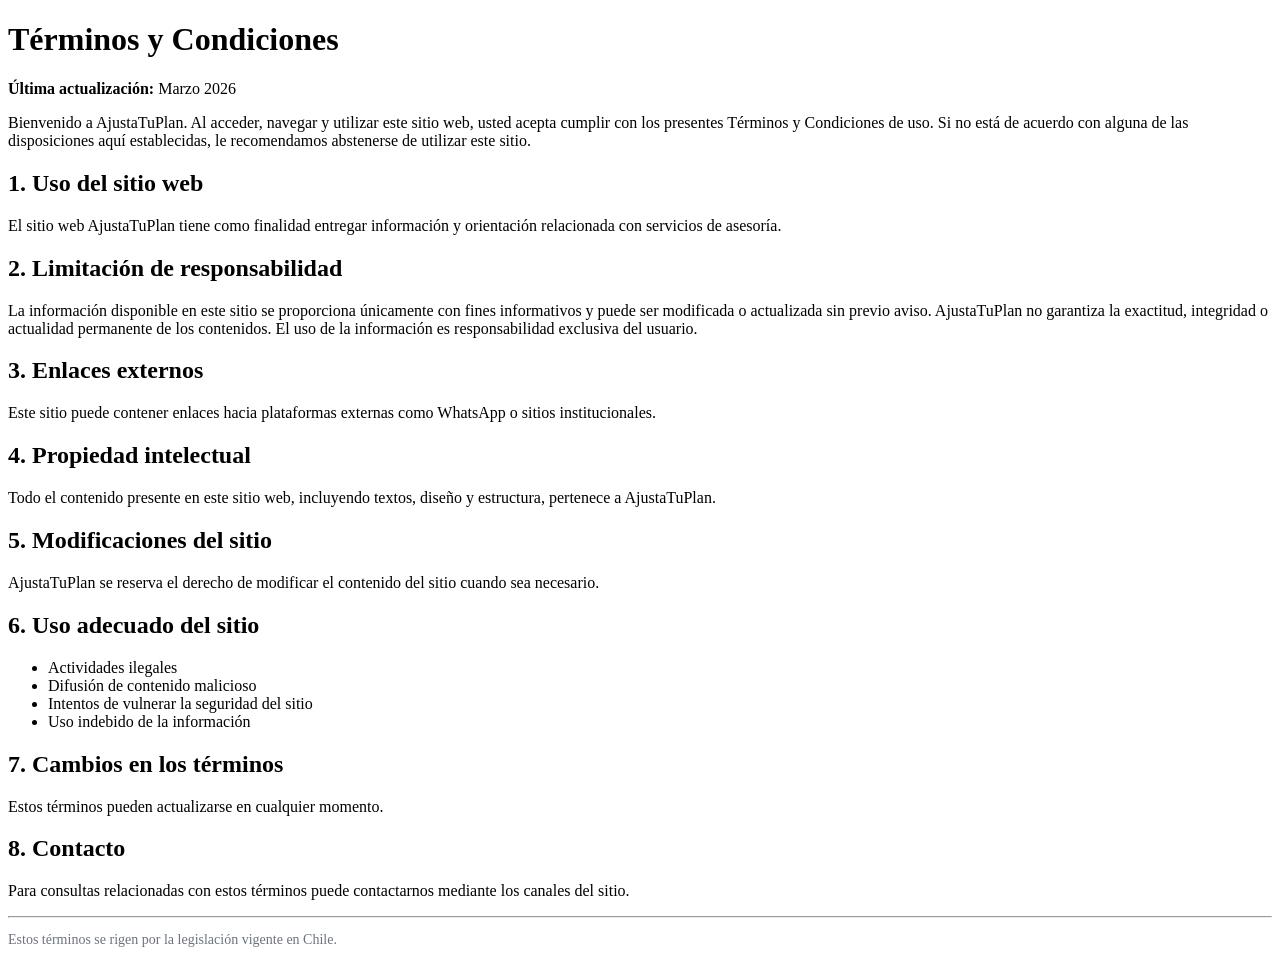
==== terminos.html @ fe55b98d "Add files via upload" ====
<!DOCTYPE html>
<html lang="es">

<head>
<meta charset="UTF-8">
<meta name="viewport" content="width=device-width, initial-scale=1.0">

<title>Términos y Condiciones | AjustaTuPlan</title>

<link href="https://fonts.googleapis.com/css2?family=Inter:wght@300;400;500;600;700&display=swap" rel="stylesheet">
<link rel="stylesheet" href="css/styles.css">

<link rel="stylesheet" href="https://cdnjs.cloudflare.com/ajax/libs/font-awesome/6.5.0/css/all.min.css">
</head>

<body class="legal-page">

<div class="legal-container">

<h1>Términos y Condiciones</h1>

<p class="legal-update">
<strong>Última actualización:</strong> Marzo 2026
</p>

<p>
Bienvenido a AjustaTuPlan. Al acceder, navegar y utilizar este sitio web,
usted acepta cumplir con los presentes Términos y Condiciones de uso.
Si no está de acuerdo con alguna de las disposiciones aquí establecidas,
le recomendamos abstenerse de utilizar este sitio.
</p>

<h2>1. Uso del sitio web</h2>
<p>
El sitio web AjustaTuPlan tiene como finalidad entregar
información y orientación relacionada con servicios de asesoría.
</p>

<h2>2. Limitación de responsabilidad</h2>
<p>
La información disponible en este sitio se proporciona únicamente con fines informativos
y puede ser modificada o actualizada sin previo aviso.
AjustaTuPlan no garantiza la exactitud, integridad o actualidad permanente de los contenidos.
El uso de la información es responsabilidad exclusiva del usuario.
</p>

<h2>3. Enlaces externos</h2>
<p>
Este sitio puede contener enlaces hacia plataformas externas
como WhatsApp o sitios institucionales.
</p>

<h2>4. Propiedad intelectual</h2>
<p>
Todo el contenido presente en este sitio web,
incluyendo textos, diseño y estructura,
pertenece a AjustaTuPlan.
</p>

<h2>5. Modificaciones del sitio</h2>
<p>
AjustaTuPlan se reserva el derecho de modificar
el contenido del sitio cuando sea necesario.
</p>

<h2>6. Uso adecuado del sitio</h2>

<ul>
<li>Actividades ilegales</li>
<li>Difusión de contenido malicioso</li>
<li>Intentos de vulnerar la seguridad del sitio</li>
<li>Uso indebido de la información</li>
</ul>

<h2>7. Cambios en los términos</h2>
<p>
Estos términos pueden actualizarse en cualquier momento.
</p>

<h2>8. Contacto</h2>
<p>
Para consultas relacionadas con estos términos
puede contactarnos mediante los canales del sitio.
</p>

<hr>

<p style="font-size:14px; color:#6b7280;">
Estos términos se rigen por la legislación vigente en Chile.
</p>

</div>

<div id="footer"></div>

<script src="js/scripts.js"></script>

</body>
</html>
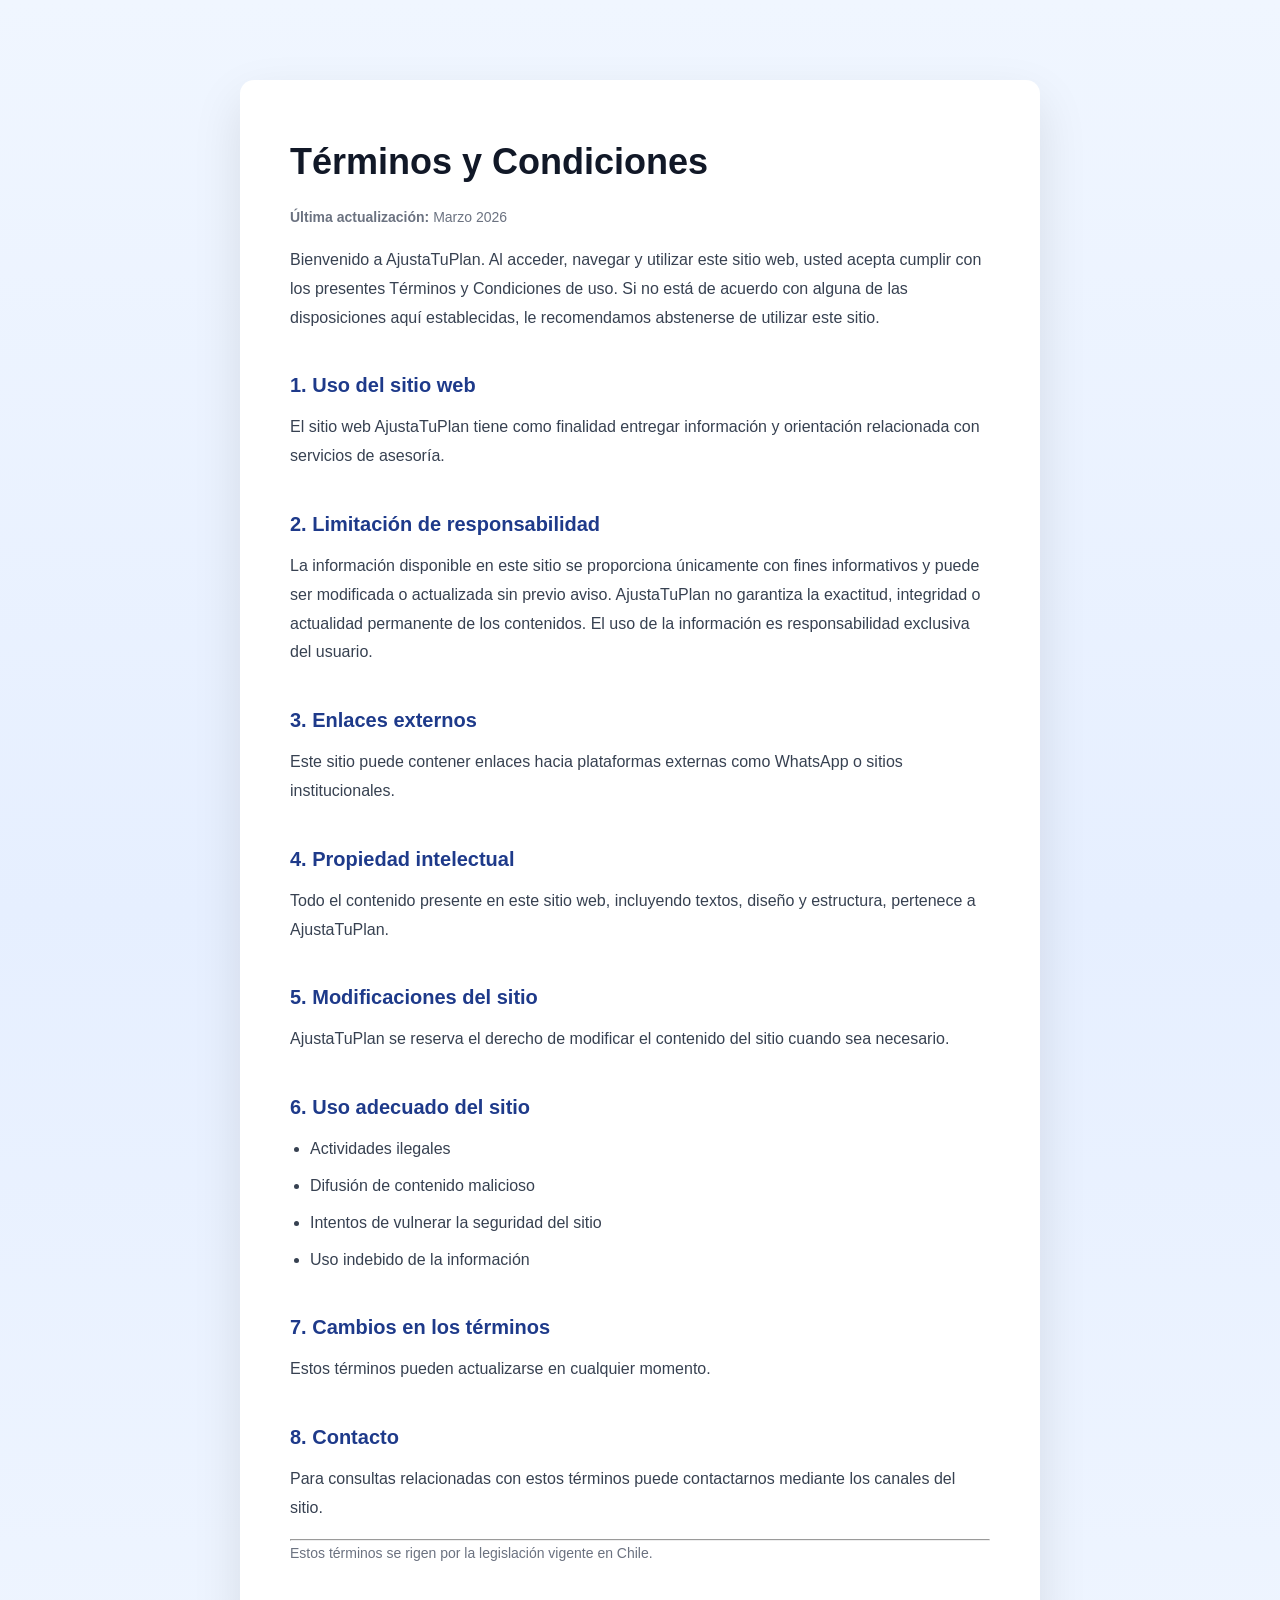
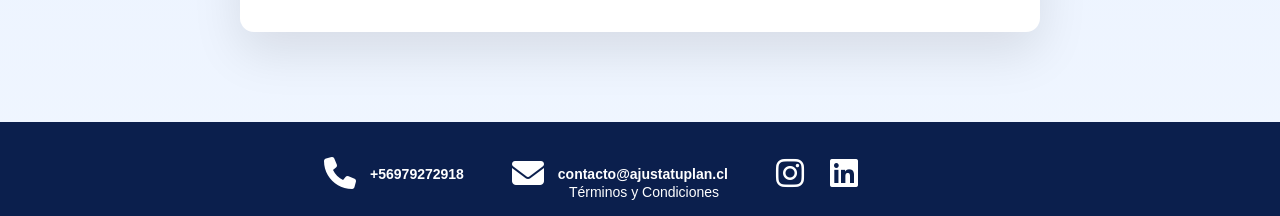
==== commit 6f740351: "Update terminos.html" ====
--- a/terminos.html
+++ b/terminos.html
@@ -96,4 +96,4 @@
 <script src="js/scripts.js"></script>
 
 </body>
-</html>+</html>
--- a/css/styles.css
+++ b/css/styles.css
@@ -0,0 +1,955 @@
+/* =====================================================
+   1. RESET
+===================================================== */
+
+* {
+  margin: 0;
+  padding: 0;
+  box-sizing: border-box;
+  font-family: 'Inter', sans-serif;
+}
+
+html, body {
+  overflow-x: hidden;
+}
+
+body {
+    position: relative;
+}
+
+body.legal-page {
+  display: flex;
+  flex-direction: column;
+  min-height: 100vh;
+}
+
+
+/* =====================================================
+   2. HERO SECTION
+===================================================== */
+
+.hero {
+  position: relative;
+  display: flex;
+  justify-content: space-between;
+  align-items: center;
+  min-height: 100svh;
+  padding: 2rem;
+
+  background:
+  radial-gradient(circle at 25% 30%, rgba(255,255,255,0.08), transparent 35%),
+  radial-gradient(circle at 75% 70%, rgba(255,255,255,0.07), transparent 35%),
+  linear-gradient(135deg, #1e3a8a 0%, #2755b7 40%, #2e7b4e 100%);
+
+  background-blend-mode: overlay;
+
+  color: white;
+  overflow: hidden;
+}
+
+/* manchas de luz suaves */
+
+.hero::before {
+  content: "";
+  position: absolute;
+  top: -120px;
+  left: -120px;
+  width: 520px;
+  height: 520px;
+  background: radial-gradient(circle, rgba(255,255,255,0.08), transparent 60%);
+  filter: blur(160px);
+  pointer-events: none;
+}
+
+.hero::after {
+  content: "";
+  position: absolute;
+  bottom: -120px;
+  right: -120px;
+  width: 520px;
+  height: 520px;
+  background: radial-gradient(circle, rgba(255,255,255,0.06), transparent 60%);
+  filter: blur(160px);
+  opacity: 0.8;
+  pointer-events: none;
+}
+
+.hero > * {
+    position: relative;
+    z-index: 2;
+}
+
+
+/* Franja de fondo */
+.hero-stripe {
+  position: absolute;
+  top: 0;
+  left: 0;
+  width: 100%;
+  height: 200px;
+  background: url('../imagenes/carretera.jpg') no-repeat center/cover;
+  opacity: 0.6;
+  z-index: 0;
+}
+
+/* Hero Left */
+
+.hero-left {
+  max-width: 60%;
+  display: flex;
+  flex-direction: column;
+  gap: 1.5rem;
+  position: relative;
+  z-index: 2;
+}
+
+.hero-left h1 {
+  font-size: 3rem;
+  font-weight: 700;
+  line-height: 1.2;
+}
+
+.hero-left p {
+  font-size: 1.5rem;
+  opacity: 0.85;
+}
+
+/* Hero Right */
+
+.hero-right {
+  display: flex;
+  flex-direction: column;
+  gap: 2rem;
+  width: 35%;
+}
+
+
+/* =====================================================
+   3. BUTTONS
+===================================================== */
+
+.cta-button {
+  position: relative;
+  overflow: hidden;
+  display: inline-block;
+  text-decoration: none;
+  text-align: center;
+  color: #ffffff;
+  font-weight: 600;
+  padding: 16px 32px;
+  border-radius: 9999px;
+  background: linear-gradient(135deg, #10b981 0%, #059669 100%);
+  box-shadow: 0 4px 15px rgba(16, 185, 129, 0.4);
+  transition: transform 0.3s ease, box-shadow 0.3s ease;
+  font-size: 1.25rem;
+}
+
+.cta-button::before {
+  content: '';
+  position: absolute;
+  top: 50%;
+  left: 50%;
+  width: 0;
+  height: 0;
+  background: rgba(255, 255, 255, 0.3);
+  border-radius: 50%;
+  transform: translate(-50%, -50%);
+  transition: width 0.6s ease, height 0.6s ease, opacity 0.6s ease;
+  pointer-events: none;
+}
+
+.cta-button:hover::before {
+  width: 300px;
+  height: 300px;
+  opacity: 0;
+}
+
+.cta-button.animate-float {
+  animation: float 3s ease-in-out infinite;
+}
+
+.cta-button:hover {
+    transform: translateY(-4px) scale(1.02);
+    box-shadow: 0 12px 25px rgba(16, 185, 129, 0.35);
+    animation-play-state: paused;
+}
+
+.cta-button::after {
+    content: "";
+    position: absolute;top: 0;
+    left: -75%;
+    width: 35%;
+    height: 100%;
+    background: linear-gradient(
+        120deg,
+        transparent 0%,
+        rgba(255,255,255,0.09) 30%,
+        rgba(255,255,255,0.20) 50%,
+        rgba(255,255,255,0.10) 70%,
+        transparent 100%
+    );
+    transform: skewX(-15deg);
+    animation: shine 7s infinite;
+}
+
+
+/* =====================================================
+   4. CARDS
+===================================================== */
+
+.card {
+  background: rgba(255,255,255,0.85);
+  color: #064e3b;
+  padding: 1.5rem;
+  border-radius: 1.5rem;
+  box-shadow: 0 8px 20px rgba(0,0,0,0.1);
+  animation: float 6s ease-in-out infinite;
+  transition: transform 0.4s ease, box-shadow 0.4s ease;
+}
+
+.card:hover {
+  transform: translateY(-8px) scale(1.02);
+  box-shadow: 0 12px 24px rgba(0,0,0,0.15);
+}
+
+.card h3 {
+  font-size: 1.5rem;
+  font-weight: 600;
+  margin-bottom: 0.5rem;
+}
+
+.card p {
+  font-size: 1rem;
+  opacity: 0.85;
+}
+
+
+/* =====================================================
+   5. INFO SECTION
+===================================================== */
+
+.info-section {
+  width: 100%;
+  position: relative;
+
+  display: flex;
+  flex-direction: row;
+  align-items: flex-start;
+  justify-content: flex-start;
+
+  gap: 150px;
+  margin-top: 30px;
+  padding: 0 5%;
+  
+
+  background: 
+  linear-gradient(180deg,
+  #ffffff 0%,
+  #f7f9fc 40%,
+  #f4f7fb 60%,
+  #ffffff 100%
+  );
+
+  overflow: visible;
+}
+
+.info-section::before {
+    content:  "";
+    position: absolute;
+    width: 400px;
+    height: 400px;
+
+    background: radial-gradient(circle, rgba(30, 58, 138, 0.05), transparent 70%);
+
+    top: -150px;
+    left: -150px;
+
+    pointer-events: none;
+}
+
+.info-section::after {
+    content:  "";
+    position: absolute;
+    width: 500px;
+    height: 500px;
+
+    background: radial-gradient(circle, rgba(30, 58, 138, 0.04), transparent 70%);
+
+    bottom: -200px;
+    right: -200px;
+
+    pointer-events: none;
+}
+
+.info-section > * {
+    position: relative;
+    z-index: 2;
+}
+
+.info-card {
+  flex: 0 0 420px;
+  max-width: 420px;
+  min-width: 280px;
+  min-height: 450px;
+  background-color: #ffffff;
+  padding: 30px;
+  border-radius: 16px;
+  box-shadow: 0 12px 28px rgba(0, 0, 0, 0.03);
+  position: relative;
+  z-index: 3;
+  top: -150px;
+  transform: translateX(10px) translateY(15px);
+}
+
+.info-card h2 {
+  margin-bottom: 20px;
+}
+
+.ges-img {
+  width: 250px;
+  display: block;
+  margin: 55px auto 0 auto;
+  border-radius: 16px;
+  transition: transform 0.2s ease, box-shadow 0.2s ease;
+  z-index: 10;
+  position: relative;
+}
+
+.ges-img:hover {
+  transform: scale(1.01);
+  box-shadow: 0 15px 20px rgba(0, 0, 0, 0.08);
+  cursor: pointer;
+}
+
+.left-column {
+    display: grid;
+    grid-template-columns: minmax(0, 1fr) minmax(0, 1fr);
+    align-items: start;
+    gap: 30px;
+    width: 100%;
+    margin-top: 0;
+}
+
+/* =====================================================
+   7. CONVERSION SECTION
+===================================================== */
+
+.conversion-block {
+  width: 100%;
+  max-width: 900px;
+  margin: 120px auto 0 auto;
+  text-align: center;
+  padding: 0 20px;
+}
+
+.conversion-block h2 {
+  font-size: 2rem;
+  margin-bottom: 25px;
+  color: #1e3a8a;
+  font-weight: 600;
+}
+
+.conversion-block p,
+.conversion-block ol li {
+  font-size: 1.1rem;
+  margin-bottom: 12px;
+  color: #444;
+}
+
+.conversion-block ol {
+  list-style: none;
+  padding: 0;
+  margin-bottom: 40px;
+}
+
+.small-note {
+  font-size: 0.95rem;
+  color: #666;
+  margin-top: 15px;
+}
+
+.final-cta {
+  margin-top: 60px;
+  padding: 18px 40px;
+  font-size: 1.3rem;
+}
+
+
+
+
+/* =====================================================
+   8. STRIP SECTION
+===================================================== */
+
+.conversion-strip {
+  position: relative;
+  background: #f0f6ff;
+  padding: 120px 0 0 0;
+  overflow: hidden;
+}
+
+.conversion-strip::before {
+    content: "";
+    position: absolute;
+
+    width: 600px;
+    height: 600px;
+
+    background: radial-gradient(
+        circle,
+        rgba(30,58,138,0.10),
+        transparent 70%
+    );
+
+    top: -200px;
+    right: -150px;
+
+    pointer-events: none;
+}
+
+.strip-container {
+  display: flex;
+  justify-content: space-between;
+  max-width: 1100px;
+  margin: 0 auto;
+  gap: 40px;
+  flex-wrap: wrap;
+  position: relative;
+  z-index: 2;
+}
+
+.strip-item {
+  flex: 1;
+  min-width: 250px;
+  text-align: center;
+  padding-top: 20px;
+}
+
+.strip-item h3 {
+  font-size: 1.2rem;
+  margin: 15px 0 10px 0;
+  color: #1e3a8a;
+}
+
+.strip-item p {
+  font-size: 1rem;
+  color: #555;
+}
+
+.icon {
+  width: 85px;
+  height: 85px;
+  margin: 0 auto;
+  border-radius: 50%;
+  background: white;
+  border: 1px solid rgba(30, 58, 138, 0.08);
+  display: flex;
+  align-items: center;
+  justify-content: center;
+  box-shadow: 0 10px 25px rgba(30, 58, 138, 0.18);
+  transition: transform 0.25s ease, box-shadow 0.25s ease;
+  position: relative;
+  z-index: 3;
+}
+
+.icon:hover {
+  transform: translateY(-4px) scale(1.05);
+  box-shadow: 0 14px 30px rgba(30, 58, 138, 0.22);
+}
+
+
+.strip-cta {
+  text-align: center;
+  margin: 30px 0 50px 0;
+  transform: translateY(-5px);
+}
+
+.cta-note{
+    margin-top:10px;
+    font-size:0.85rem;
+    color:#666;
+    text-align:center;
+}
+
+.final-cta::after{
+    content: "";
+    position: absolute;top: 0;
+    left: -75%;
+    width: 45%;
+    height: 100%;
+    background: linear-gradient(
+        120deg,
+        transparent 0%,
+        rgba(255,255,255,0.06) 30%,
+        rgba(255,255,255,0.18) 50%,
+        rgba(255,255,255,0.012) 75%,
+        transparent 100%
+    );
+    transform: skewX(-15deg);
+    animation: shine 7s infinite;
+}
+
+
+    
+
+
+/* =====================================================
+   9. FINAL STRIP
+===================================================== */
+
+.final-strip {
+  background: #0b1f4d;
+  width: 100%;
+  padding: 20px 30px;
+  display: flex;
+  flex-direction: column;
+  align-items: center;
+  gap: 0px;
+}
+
+.final-strip a {
+  align-self: center;
+  margin-top: 4px;
+  margin-left: 8px;
+  position: relative;
+  top: 5px ;
+
+  font-size: 14px;
+  color: #cbd5e1;
+  text-decoration: none;
+}
+
+
+.suggestion-button {
+    position: relative;
+    display: inline-flex;
+    color:  #0b1f4d;
+    background: #ffffff;
+    font-weight: 600;
+    padding: 12px 28px;
+    border-radius: 9999px;
+    text-decoration: none;
+    text-align: center;
+    font-size: 0.8rem;
+    cursor: pointer;
+}
+
+.suggestion-button:hover {
+    transform: translateY(0px);
+}
+
+.suggestion-button .tooltip {
+    visibility: hidden;
+    width: 220px;
+    background-color: #333;
+    color: #fff;
+    text-align: center;
+    padding: 8px 10px;
+    border-radius: 8px;
+    position: absolute;
+    bottom: 125%;
+    left: 50%;
+    transform: translateX(-50%);
+    z-index: 10;
+    opacity: 0;
+    transition: opacity 0.3s;
+    font-size: 0.75rem;
+}
+
+.suggestion-button .tooltip::after {
+  content: "";
+  position: absolute;
+  top: 100%;
+  left: 50%;
+  margin-left: -5px;
+  border-width: 5px;
+  border-style: solid;
+  border-color: #333 transparent transparent transparent;
+}
+
+.suggestion-button:hover .tooltip {
+  visibility: visible;
+  opacity: 1;
+}
+
+
+
+.suggestion-form {
+    display: none;
+    position: absolute;
+    bottom: 90px;
+    left: 50px;
+    transform: translateX(378%);
+    width: 220px;
+    background: white;
+    border-radius: 8px;
+    box-shadow: 0 10px 25px rgba(0, 0, 0, 0.15);
+    padding: 10px;
+    flex-direction: column;
+    gap: 8px;
+    z-index: 20;
+}
+
+.suggestion-form textarea {
+    width: 200px;
+    height: 80px;
+    padding: 8px;
+    border-radius: 4px;
+    border: 1px solid #ccc;
+    resize: none;
+    font-size: 0.75rem;
+}
+
+.suggestion-form button {
+    background-color: #0b1f4d;
+    color: white;
+    border: none;
+    border-radius: 0px;
+    padding: 6px 14px;
+    font-size: 0.75rem;
+    cursor: pointer;
+}
+
+.suggestion-form button:hover {
+    background-color: #1e3a8a;
+}
+
+
+
+.contact-info {
+  display: flex;
+  align-items: center;
+  justify-content: center;
+  gap: 40px;
+  flex-wrap: wrap;
+  transform: translateX(-48px);
+}
+
+.contact-item {
+  display: flex;
+  align-items: center;
+  gap: 8px;
+}
+
+.contact-item a {
+  color: white;
+  text-decoration: none;
+  font-weight: 750;
+}
+
+.contact-icon {
+    font-size: 32px;
+    color: white;
+    transition: all 0.3s ease;
+    margin-right: 10px;
+    transform: translateY(6px);
+}
+
+.contact-item a:hover .contact-icon {
+    color: #0497ff;
+    transform: translateY(-1.2px) scale(1.1);
+    text-shadow: 0 0 5px rgba(0, 195, 255, 0.8);
+}
+
+
+/* =====================================================
+   10. DATA WARNING
+===================================================== */
+
+.data-warning {
+  margin-top: -30px;
+  margin-right: 20px;
+  max-width: 420px;
+
+  background: #fff8e1;
+  border-left: 5px solid #f59e0b;
+  padding: 10px 15px 20px 30px;
+  border-radius: 12px;
+  box-shadow: 0 12px 25px rgba(0,0,0,0.08);
+  z-index: 2;
+  transform: translateX(12px);
+
+}
+
+.data-warning p {
+  font-size: 1.00rem;
+  color: #444;
+  line-height: 1.6;
+}
+
+
+/* =====================================================
+   11. ANIMATIONS
+===================================================== */
+
+@keyframes float {
+  0%, 100% { transform: translateY(0px); }
+  50% { transform: translateY(-4px); }
+}
+
+@keyframes shine {
+    0% {left: -75%; }
+    100% {left: 125%; }
+}
+
+@keyframes shineFinal{
+    0% {left: -75%; }
+    100% {left: 125%; }
+}
+
+/* =====================================================
+   SCROLL ANIMATIONS
+===================================================== */
+
+.reveal {
+  opacity: 0;
+  transform: translateY(15px);
+  transition: opacity 0.6s ease, transform 0.6s ease;
+  will-change: transform;
+  overflow: hidden;
+}
+
+.reveal.active {
+  opacity: 1;
+  transform: translateY(0);
+}
+
+
+
+/* =====================================================
+   12. RESPONSIVE OPTIMIZADO
+===================================================== */
+
+/* Tablets y pantallas medianas */
+@media (max-width: 1024px) {
+  .hero {
+    flex-direction: column;
+    align-items: flex-start;
+  }
+
+  .hero-left {
+    max-width: 100%;
+  }
+
+  .hero-right {
+    width: 100%;
+    flex-direction: row;
+    justify-content: space-between;
+  }
+
+  .card {
+    width: 32%;
+  }
+}
+
+/* Celulares grandes / Phablets */
+@media (max-width: 768px) {
+  .hero {
+    flex-direction: column;
+    align-items: center;
+    text-align: center;
+    min-height: auto;
+    padding: 80px 20px 40px 20px;
+  }
+
+  .hero-right {
+    width: 100%;
+    flex-direction: column;
+    align-items: center;
+    margin-top: 30px;
+  }
+
+  .card {
+    width: 100%;
+    margin-bottom: 15px;
+  }
+
+  .info-card,
+.data-warning {
+  width: 100%;
+  box-sizing: border-box;
+  margin: 20px auto 0 auto;
+}
+
+  .conversion-strip {
+  padding: 50px 0 0;
+  text-align: center;
+}
+
+.strip-container {
+  padding: 0 20px;
+}
+
+.strip-cta {
+  padding: 0 20px;
+}
+
+  .info-section {
+    flex-direction: column;
+    margin-top: 0;
+    padding: 0 15px;
+  }
+
+  .data-warning {
+    position: relative;
+    top: auto;
+    left: auto;
+    width: 100%;
+    margin: 20px auto 0 auto;
+  }
+}
+
+/* Celulares estándar y pequeños (iPhone, Samsung Galaxy, etc.) */
+@media (max-width: 480px) {
+  body {
+    overflow-x: hidden; /* Evita scroll lateral indeseado */
+  }
+
+  /* Ajuste para que los gráficos/tablas no sobrepasen la pantalla */
+  canvas, img, svg {
+    max-width: 100% !important;
+    height: auto !important;
+  }
+
+  /* Si tienes botones lado a lado en el Hero, poner uno sobre otro */
+  .hero-left .btn,
+  .hero-buttons {
+    display: flex;
+    flex-direction: column;
+    width: 100%;
+    gap: 10px;
+  }
+
+  .hero-left .btn {
+    width: 100%;
+    text-align: center;
+  }
+}
+
+/* =========================
+
+   PAGINAS LEGALES
+
+========================= */
+
+
+
+.legal-page{
+
+flex: 1;
+padding-top: 80px;
+background: linear-gradient(180deg,
+#f0f6ff 0%,
+#e6efff 50%,
+#f0f6ff 100%
+);
+
+}
+
+.legal-container{
+max-width:800px;
+margin: 0 auto 90px auto;
+padding: 50px;
+background:white;
+border-radius: 14px;
+box-shadow:0 20px 50px rgba(0,0,0,0.10);
+line-height:1.8;
+font-size:16px;
+color:#374151;
+flex: 1;
+}
+
+.legal-container h1{
+font-size:36px;
+margin-bottom:10px;
+color:#111827;
+}
+
+.legal-update{
+color:#6b7280;
+margin-bottom:30px;
+font-size:14px;
+}
+
+.legal-container h2{
+margin-top:35px;
+margin-bottom:10px;
+font-size:20px;
+color:#1e3a8a;
+}
+
+.legal-container p{
+margin-bottom:16px;
+}
+
+.legal-container ul{
+margin-left:20px;
+margin-bottom:20px;
+}
+
+.legal-container li{
+margin-bottom:8px;
+} 
+
+.final-strip a {
+  color: #ffffff !important;
+}
+
+/* Ajuste de la tarjeta informativa en celulares */
+@media (max-width: 768px) {
+  .info-card {
+    flex: 0 1 auto;
+    position: relative;
+    top: auto;
+    transform: none;
+    width: 100%;
+    max-width: 420px;
+    min-width: 0;
+    min-height: auto;
+    margin: 20px auto;
+  }
+}
+
+/* Distribución horizontal de GES y advertencia */
+@media (min-width: 769px) {
+    .info-section .info-card {
+        top: 0;
+        transform: none;
+        flex: none;
+        width: 100%;
+        max-width: none;
+        min-width: 0;
+        min-height: auto;
+        margin: 0;
+    }
+
+    .info-section .data-warning {
+        transform: none;
+        width: 100%;
+        max-width: none;
+        margin: 0;
+    }
+}
+
+/* Distribución vertical para celulares */
+@media (max-width: 768px) {
+    .left-column {
+        grid-template-columns: 1fr;
+        gap: 20px;
+    }
+
+    .info-section .info-card,
+    .info-section .data-warning {
+        width: 100%;
+        max-width: 420px;
+        margin: 0 auto;
+    }
+}
+
+/* Separación lateral de las tarjetas en celulares */
+@media (max-width: 768px) {
+  .info-section {
+    padding-left: 25px;
+    padding-right: 25px;
+  }
+}
